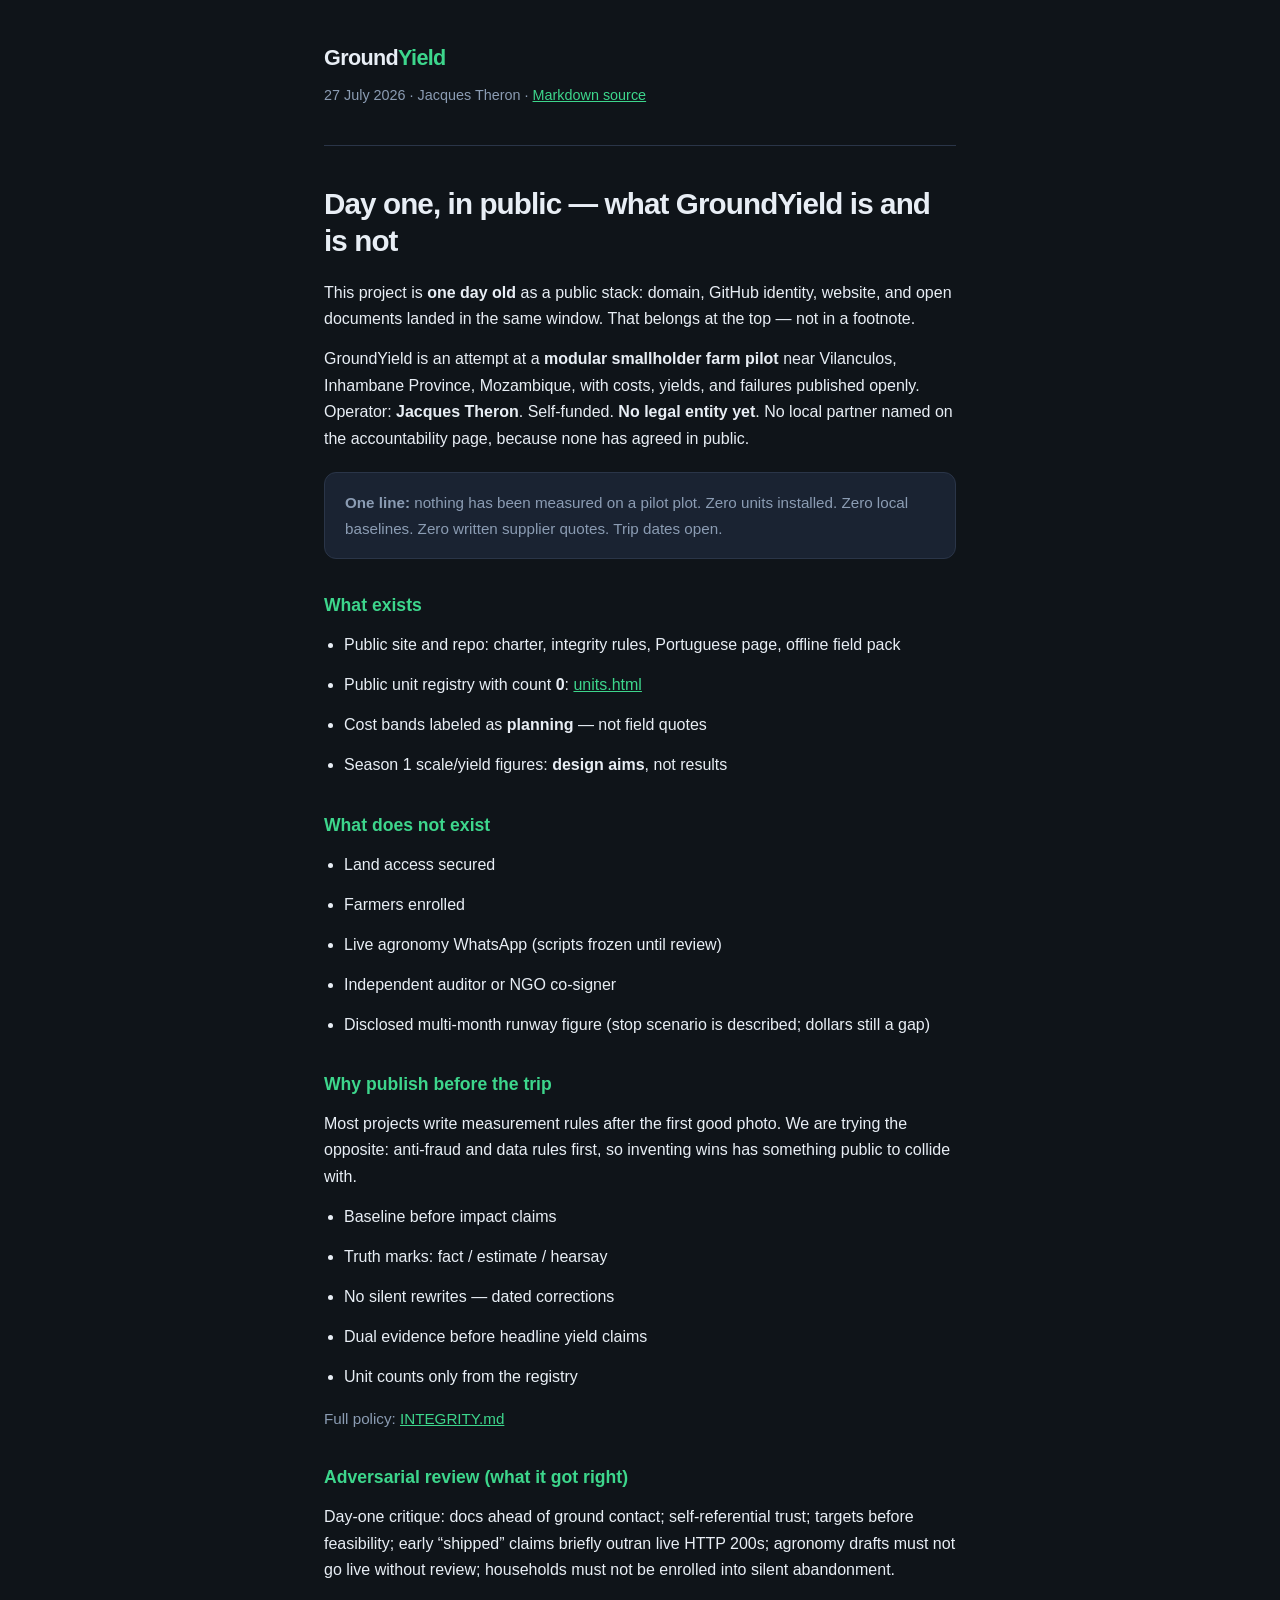
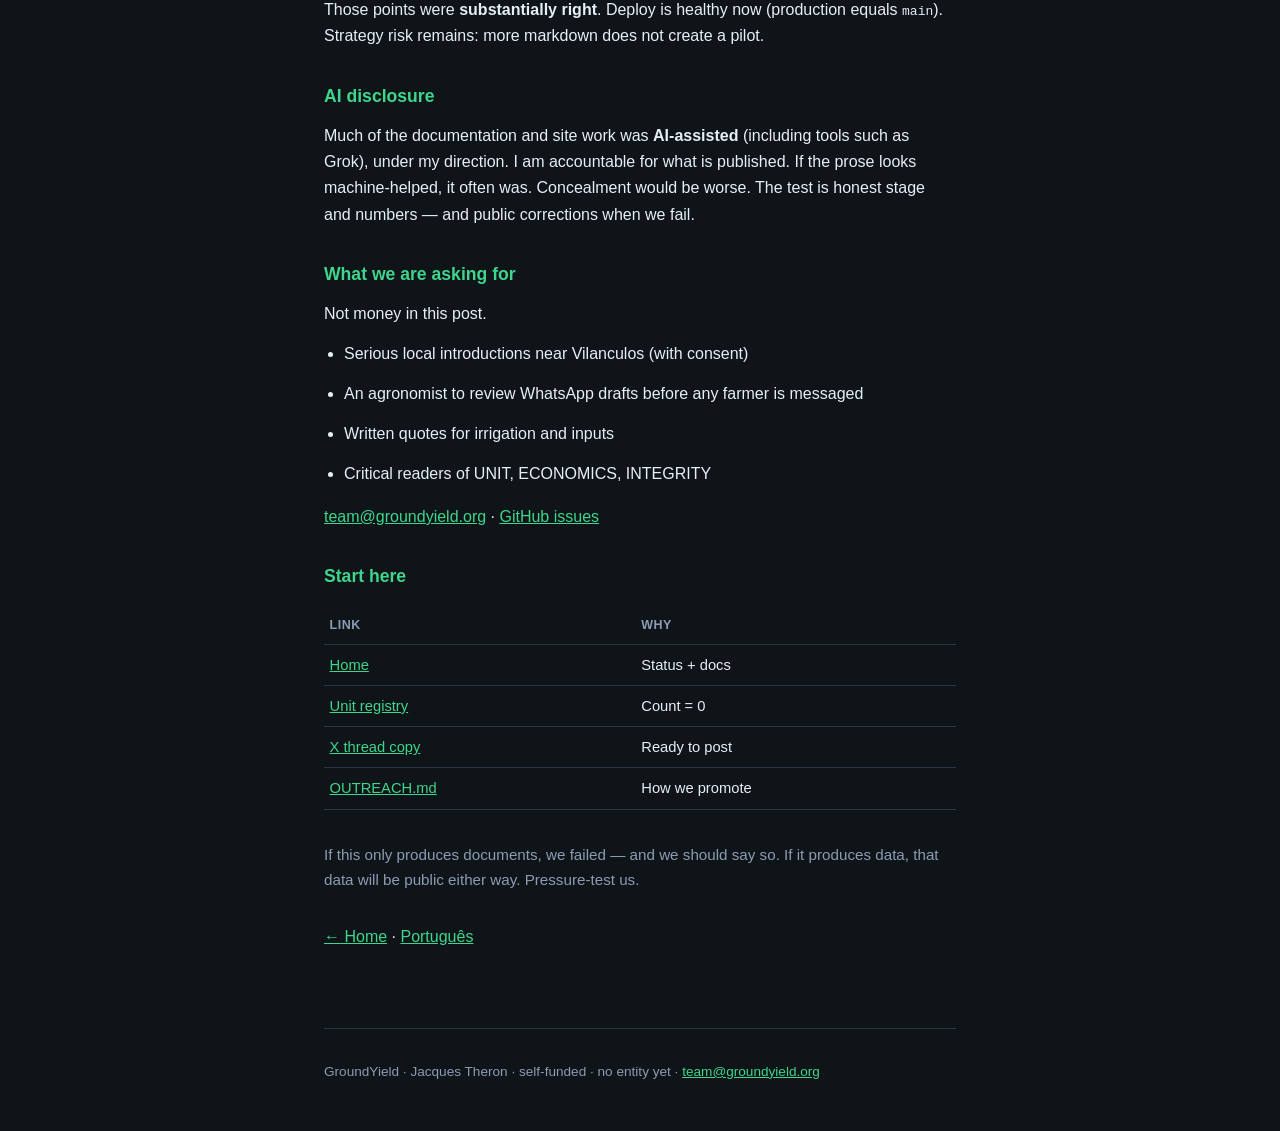
==== day1.html @ 5b5c4673 "Add NEXT board, shareable day1.html, PT launch, contact log Clear operator path from G0 paper to G1/" ====
<!DOCTYPE html>
<html lang="en">
<head>
  <meta charset="UTF-8" />
  <meta name="viewport" content="width=device-width, initial-scale=1.0" />
  <title>Day one, in public — GroundYield</title>
  <meta name="description" content="GroundYield day one: public docs, zero units, zero baselines. What exists, what does not, and how to pressure-test us." />
  <meta name="theme-color" content="#0f1419" />
  <link rel="canonical" href="https://www.groundyield.org/day1.html" />
  <link rel="icon" href="/favicon.svg" type="image/svg+xml" />
  <meta property="og:type" content="article" />
  <meta property="og:title" content="Day one, in public — GroundYield" />
  <meta property="og:description" content="Built in public. Zero units. Zero baselines. Pressure-test us." />
  <meta property="og:image" content="https://www.groundyield.org/og-image.png" />
  <meta property="og:url" content="https://www.groundyield.org/day1.html" />
  <meta name="twitter:card" content="summary_large_image" />
  <meta name="twitter:title" content="Day one, in public — GroundYield" />
  <meta name="twitter:description" content="Built in public. Zero units. Zero baselines. Pressure-test us." />
  <meta name="twitter:image" content="https://www.groundyield.org/og-image.png" />
  <style>
    :root {
      --bg: #0f1419; --surface: #1a2332; --text: #e8eef5;
      --muted: #8b9cb3; --accent: #3dd68c; --border: #2a3548;
    }
    * { margin: 0; padding: 0; box-sizing: border-box; }
    body {
      font-family: -apple-system, BlinkMacSystemFont, 'Segoe UI', Roboto, 'Helvetica Neue', Arial, sans-serif;
      background: var(--bg); color: var(--text); line-height: 1.65; min-height: 100vh;
    }
    .container { max-width: 680px; margin: 0 auto; padding: 0 1.5rem; }
    header { padding: 2.5rem 0 1.5rem; border-bottom: 1px solid var(--border); }
    .logo { font-size: 1.35rem; font-weight: 700; letter-spacing: -0.03em; }
    .logo span { color: var(--accent); }
    .logo a { color: inherit; text-decoration: none; }
    .meta { color: var(--muted); font-size: 0.9rem; margin-top: 0.5rem; }
    article { padding: 2.5rem 0 4rem; }
    h1 { font-size: 1.85rem; letter-spacing: -0.03em; line-height: 1.25; margin-bottom: 1.25rem; }
    h2 { font-size: 1.1rem; margin: 2rem 0 0.75rem; color: var(--accent); }
    p, li { margin-bottom: 0.85rem; color: var(--text); }
    ul, ol { margin: 0.5rem 0 1rem 1.25rem; }
    .note { color: var(--muted); font-size: 0.95rem; }
    a { color: var(--accent); }
    .card {
      background: var(--surface); border: 1px solid var(--border);
      border-radius: 12px; padding: 1.1rem 1.25rem; margin: 1.25rem 0;
    }
    table { width: 100%; border-collapse: collapse; font-size: 0.92rem; margin: 1rem 0; }
    th, td { text-align: left; padding: 0.5rem 0.35rem; border-bottom: 1px solid var(--border); vertical-align: top; }
    th { color: var(--muted); font-size: 0.78rem; text-transform: uppercase; letter-spacing: 0.04em; }
    footer { padding: 2rem 0 3rem; border-top: 1px solid var(--border); color: var(--muted); font-size: 0.85rem; }
  </style>
</head>
<body>
  <div class="container">
    <header>
      <div class="logo"><a href="/">Ground<span>Yield</span></a></div>
      <p class="meta">27 July 2026 · Jacques Theron · <a href="https://github.com/groundyield/website/blob/main/BLOG_DAY1.md">Markdown source</a></p>
    </header>

    <article>
      <h1>Day one, in public — what GroundYield is and is not</h1>

      <p>
        This project is <strong>one day old</strong> as a public stack: domain, GitHub identity, website,
        and open documents landed in the same window. That belongs at the top — not in a footnote.
      </p>
      <p>
        GroundYield is an attempt at a <strong>modular smallholder farm pilot</strong> near Vilanculos,
        Inhambane Province, Mozambique, with costs, yields, and failures published openly.
        Operator: <strong>Jacques Theron</strong>. Self-funded. <strong>No legal entity yet</strong>.
        No local partner named on the accountability page, because none has agreed in public.
      </p>
      <div class="card note">
        <strong>One line:</strong> nothing has been measured on a pilot plot.
        Zero units installed. Zero local baselines. Zero written supplier quotes. Trip dates open.
      </div>

      <h2>What exists</h2>
      <ul>
        <li>Public site and repo: charter, integrity rules, Portuguese page, offline field pack</li>
        <li>Public unit registry with count <strong>0</strong>: <a href="/units.html">units.html</a></li>
        <li>Cost bands labeled as <strong>planning</strong> — not field quotes</li>
        <li>Season 1 scale/yield figures: <strong>design aims</strong>, not results</li>
      </ul>

      <h2>What does not exist</h2>
      <ul>
        <li>Land access secured</li>
        <li>Farmers enrolled</li>
        <li>Live agronomy WhatsApp (scripts frozen until review)</li>
        <li>Independent auditor or NGO co-signer</li>
        <li>Disclosed multi-month runway figure (stop scenario is described; dollars still a gap)</li>
      </ul>

      <h2>Why publish before the trip</h2>
      <p>
        Most projects write measurement rules after the first good photo. We are trying the opposite:
        anti-fraud and data rules first, so inventing wins has something public to collide with.
      </p>
      <ul>
        <li>Baseline before impact claims</li>
        <li>Truth marks: fact / estimate / hearsay</li>
        <li>No silent rewrites — dated corrections</li>
        <li>Dual evidence before headline yield claims</li>
        <li>Unit counts only from the registry</li>
      </ul>
      <p class="note">Full policy: <a href="https://github.com/groundyield/website/blob/main/INTEGRITY.md">INTEGRITY.md</a></p>

      <h2>Adversarial review (what it got right)</h2>
      <p>
        Day-one critique: docs ahead of ground contact; self-referential trust; targets before
        feasibility; early “shipped” claims briefly outran live HTTP 200s; agronomy drafts must not
        go live without review; households must not be enrolled into silent abandonment.
      </p>
      <p>
        Those points were <strong>substantially right</strong>. Deploy is healthy now (production equals
        <code>main</code>). Strategy risk remains: more markdown does not create a pilot.
      </p>

      <h2>AI disclosure</h2>
      <p>
        Much of the documentation and site work was <strong>AI-assisted</strong> (including tools such as Grok),
        under my direction. I am accountable for what is published. If the prose looks machine-helped,
        it often was. Concealment would be worse. The test is honest stage and numbers — and public corrections when we fail.
      </p>

      <h2>What we are asking for</h2>
      <p>Not money in this post.</p>
      <ul>
        <li>Serious local introductions near Vilanculos (with consent)</li>
        <li>An agronomist to review WhatsApp drafts before any farmer is messaged</li>
        <li>Written quotes for irrigation and inputs</li>
        <li>Critical readers of UNIT, ECONOMICS, INTEGRITY</li>
      </ul>
      <p><a href="mailto:team@groundyield.org">team@groundyield.org</a> ·
        <a href="https://github.com/groundyield/website/issues">GitHub issues</a></p>

      <h2>Start here</h2>
      <table>
        <thead><tr><th>Link</th><th>Why</th></tr></thead>
        <tbody>
          <tr><td><a href="/">Home</a></td><td>Status + docs</td></tr>
          <tr><td><a href="/units.html">Unit registry</a></td><td>Count = 0</td></tr>
          <tr><td><a href="https://github.com/groundyield/website/blob/main/X_THREAD_DAY1.md">X thread copy</a></td><td>Ready to post</td></tr>
          <tr><td><a href="https://github.com/groundyield/website/blob/main/OUTREACH.md">OUTREACH.md</a></td><td>How we promote</td></tr>
        </tbody>
      </table>

      <p class="note" style="margin-top:2rem">
        If this only produces documents, we failed — and we should say so.
        If it produces data, that data will be public either way. Pressure-test us.
      </p>

      <p style="margin-top:2rem"><a href="/">← Home</a> · <a href="/pt.html" hreflang="pt">Português</a></p>
    </article>

    <footer>
      GroundYield · Jacques Theron · self-funded · no entity yet ·
      <a href="mailto:team@groundyield.org">team@groundyield.org</a>
    </footer>
  </div>
</body>
</html>
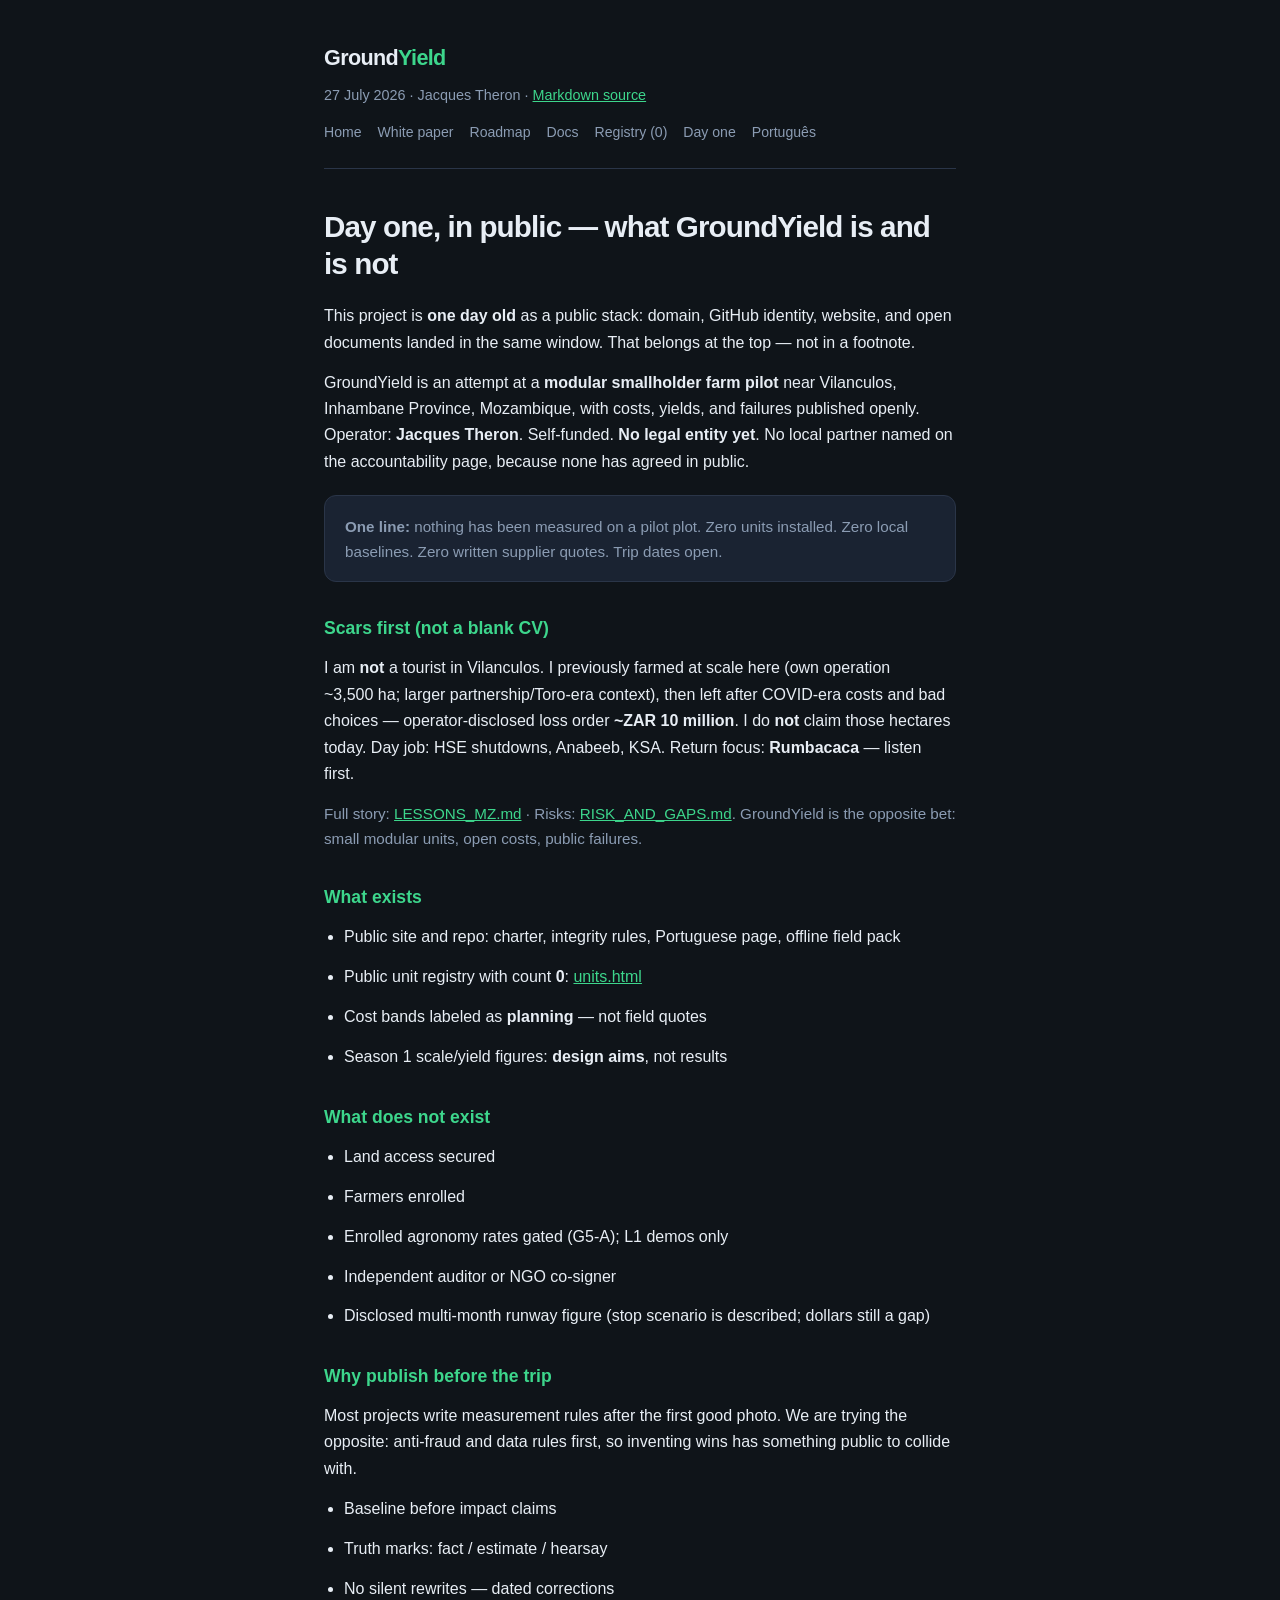
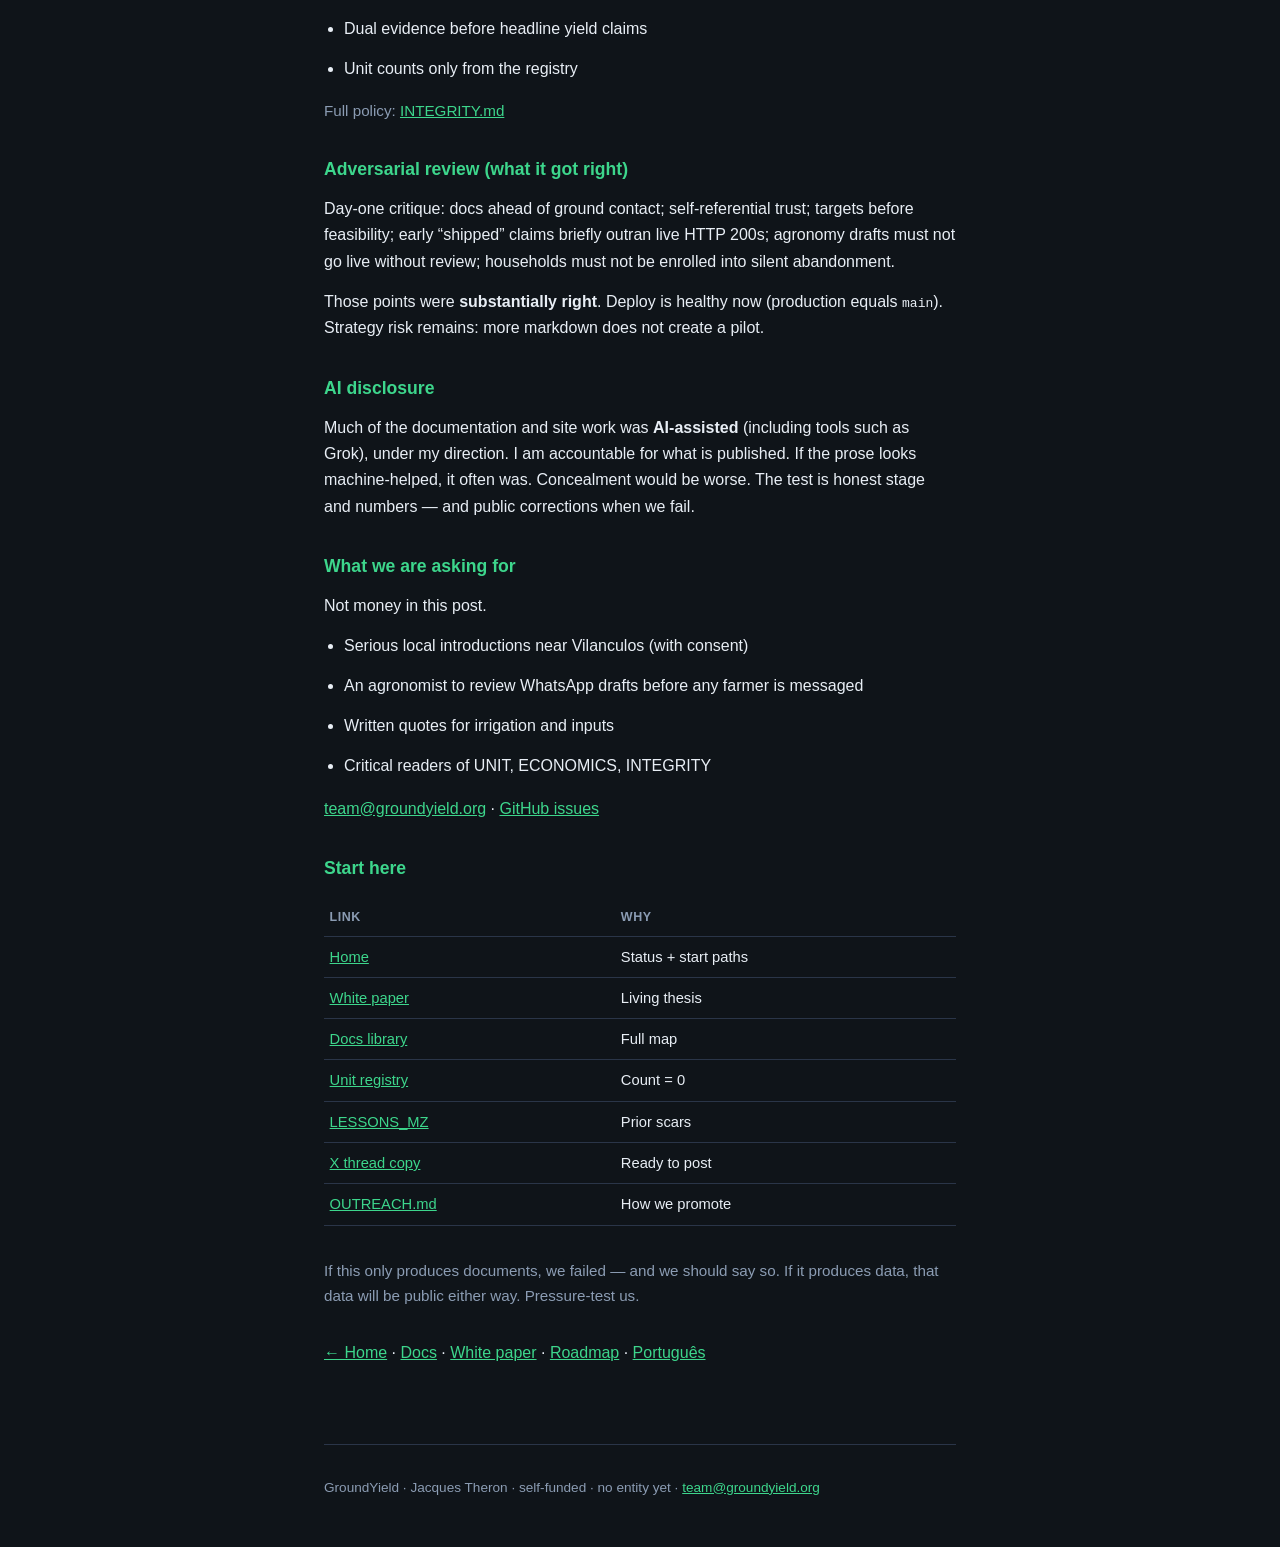
==== commit 530d769a: "Fix review gaps: shared nav, PT parity, scars in launch copy Align public HTML nav via site-nav.css." ====
--- a/day1.html
+++ b/day1.html
@@ -4,6 +4,7 @@
   <meta charset="UTF-8" />
   <meta name="viewport" content="width=device-width, initial-scale=1.0" />
   <title>Day one, in public — GroundYield</title>
+  <link rel="stylesheet" href="/site-nav.css" />
   <meta name="description" content="GroundYield day one: public docs, zero units, zero baselines. What exists, what does not, and how to pressure-test us." />
   <meta name="theme-color" content="#0f1419" />
   <link rel="canonical" href="https://www.groundyield.org/day1.html" />
@@ -55,6 +56,15 @@
     <header>
       <div class="logo"><a href="/">Ground<span>Yield</span></a></div>
       <p class="meta">27 July 2026 · Jacques Theron · <a href="https://github.com/groundyield/website/blob/main/BLOG_DAY1.md">Markdown source</a></p>
+      <nav class="site-nav" aria-label="Primary">
+        <a href="/">Home</a>
+        <a href="/whitepaper.html">White paper</a>
+        <a href="/roadmap.html">Roadmap</a>
+        <a href="/docs.html">Docs</a>
+        <a href="/units.html">Registry (0)</a>
+        <a href="/day1.html">Day one</a>
+        <a href="/pt.html" hreflang="pt">Português</a>
+      </nav>
     </header>
 
     <article>
@@ -75,6 +85,20 @@
         Zero units installed. Zero local baselines. Zero written supplier quotes. Trip dates open.
       </div>
 
+      <h2>Scars first (not a blank CV)</h2>
+      <p>
+        I am <strong>not</strong> a tourist in Vilanculos. I previously farmed at scale here
+        (own operation ~3,500&nbsp;ha; larger partnership/Toro-era context), then left after
+        COVID-era costs and bad choices — operator-disclosed loss order
+        <strong>~ZAR&nbsp;10&nbsp;million</strong>. I do <strong>not</strong> claim those hectares today.
+        Day job: HSE shutdowns, Anabeeb, KSA. Return focus: <strong>Rumbacaca</strong> — listen first.
+      </p>
+      <p class="note">
+        Full story: <a href="https://github.com/groundyield/website/blob/main/LESSONS_MZ.md">LESSONS_MZ.md</a> ·
+        Risks: <a href="https://github.com/groundyield/website/blob/main/RISK_AND_GAPS.md">RISK_AND_GAPS.md</a>.
+        GroundYield is the opposite bet: small modular units, open costs, public failures.
+      </p>
+
       <h2>What exists</h2>
       <ul>
         <li>Public site and repo: charter, integrity rules, Portuguese page, offline field pack</li>
@@ -87,7 +111,7 @@
       <ul>
         <li>Land access secured</li>
         <li>Farmers enrolled</li>
-        <li>Live agronomy WhatsApp (scripts frozen until review)</li>
+        <li>Enrolled agronomy rates gated (G5-A); L1 demos only</li>
         <li>Independent auditor or NGO co-signer</li>
         <li>Disclosed multi-month runway figure (stop scenario is described; dollars still a gap)</li>
       </ul>
@@ -139,8 +163,11 @@
       <table>
         <thead><tr><th>Link</th><th>Why</th></tr></thead>
         <tbody>
-          <tr><td><a href="/">Home</a></td><td>Status + docs</td></tr>
+          <tr><td><a href="/">Home</a></td><td>Status + start paths</td></tr>
+          <tr><td><a href="/whitepaper.html">White paper</a></td><td>Living thesis</td></tr>
+          <tr><td><a href="/docs.html">Docs library</a></td><td>Full map</td></tr>
           <tr><td><a href="/units.html">Unit registry</a></td><td>Count = 0</td></tr>
+          <tr><td><a href="https://github.com/groundyield/website/blob/main/LESSONS_MZ.md">LESSONS_MZ</a></td><td>Prior scars</td></tr>
           <tr><td><a href="https://github.com/groundyield/website/blob/main/X_THREAD_DAY1.md">X thread copy</a></td><td>Ready to post</td></tr>
           <tr><td><a href="https://github.com/groundyield/website/blob/main/OUTREACH.md">OUTREACH.md</a></td><td>How we promote</td></tr>
         </tbody>
@@ -151,7 +178,7 @@
         If it produces data, that data will be public either way. Pressure-test us.
       </p>
 
-      <p style="margin-top:2rem"><a href="/">← Home</a> · <a href="/pt.html" hreflang="pt">Português</a></p>
+      <p style="margin-top:2rem"><a href="/">← Home</a> · <a href="/docs.html">Docs</a> · <a href="/whitepaper.html">White paper</a> · <a href="/roadmap.html">Roadmap</a> · <a href="/pt.html" hreflang="pt">Português</a></p>
     </article>
 
     <footer>
--- a/site-nav.css
+++ b/site-nav.css
@@ -0,0 +1,19 @@
+/* Shared primary nav — include on all public HTML pages */
+.site-nav {
+  display: flex;
+  flex-wrap: wrap;
+  gap: 0.55rem 1rem;
+  margin-top: 0.85rem;
+  font-size: 0.88rem;
+  font-family: -apple-system, BlinkMacSystemFont, "Segoe UI", Roboto, "Helvetica Neue", Arial, sans-serif;
+}
+.site-nav a {
+  color: #8b9cb3;
+  text-decoration: none;
+  font-weight: 500;
+}
+.site-nav a:hover,
+.site-nav a[aria-current="page"] {
+  color: #3dd68c;
+  text-decoration: none;
+}
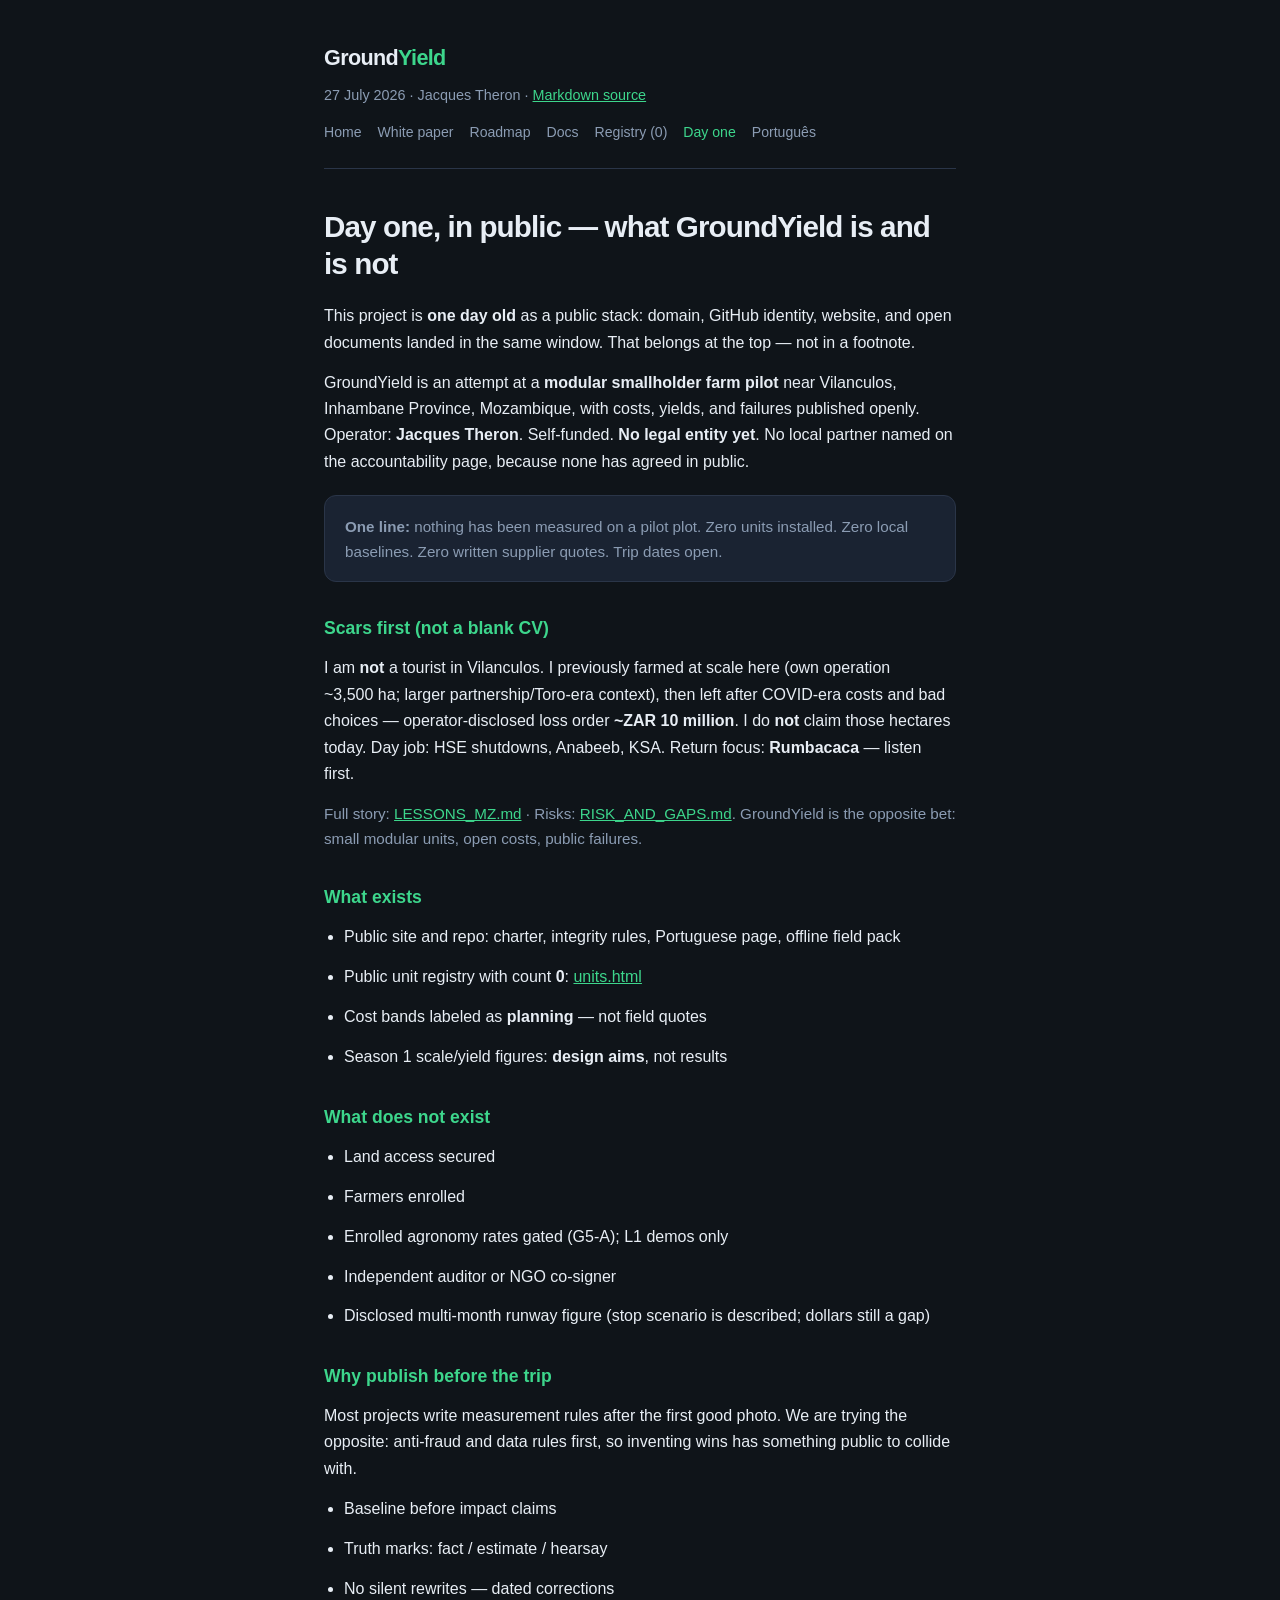
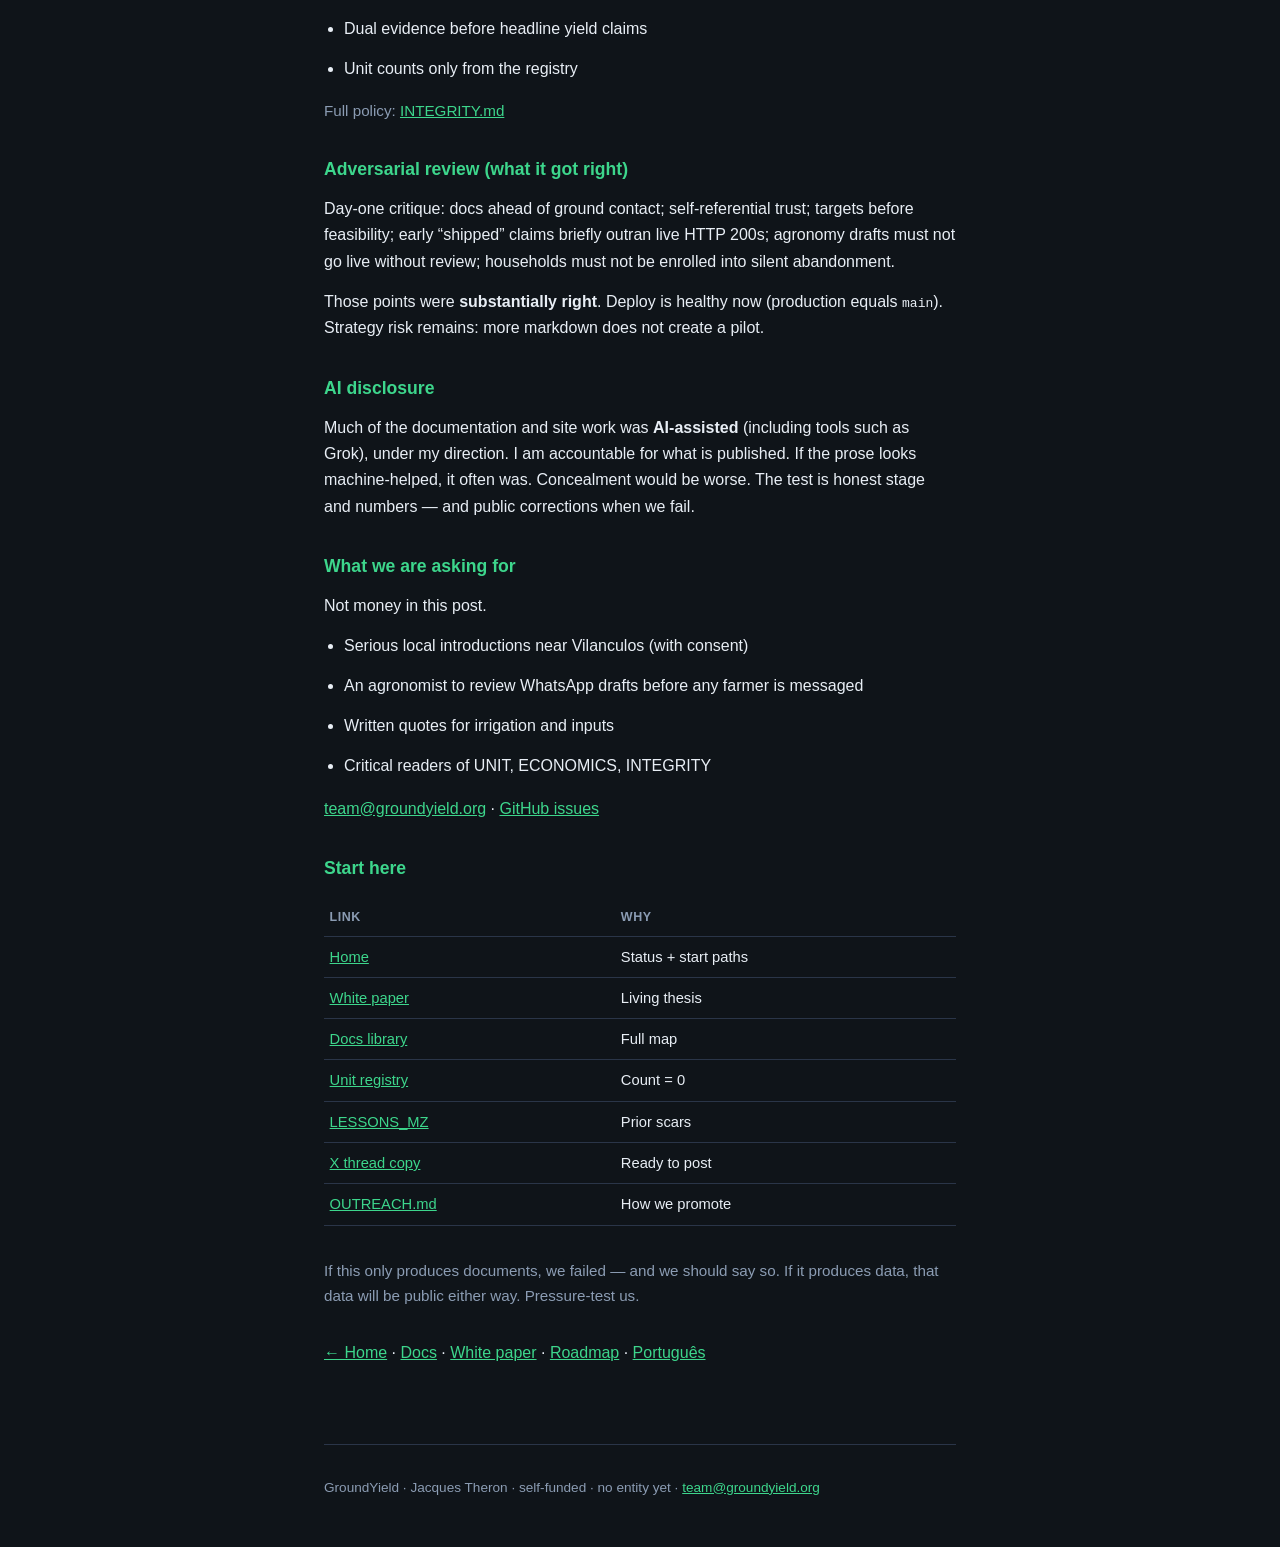
==== commit 838bf16c: "day1: keep nav alignment" ====
--- a/day1.html
+++ b/day1.html
@@ -62,7 +62,7 @@
         <a href="/roadmap.html">Roadmap</a>
         <a href="/docs.html">Docs</a>
         <a href="/units.html">Registry (0)</a>
-        <a href="/day1.html">Day one</a>
+        <a href="/day1.html" aria-current="page">Day one</a>
         <a href="/pt.html" hreflang="pt">Português</a>
       </nav>
     </header>
